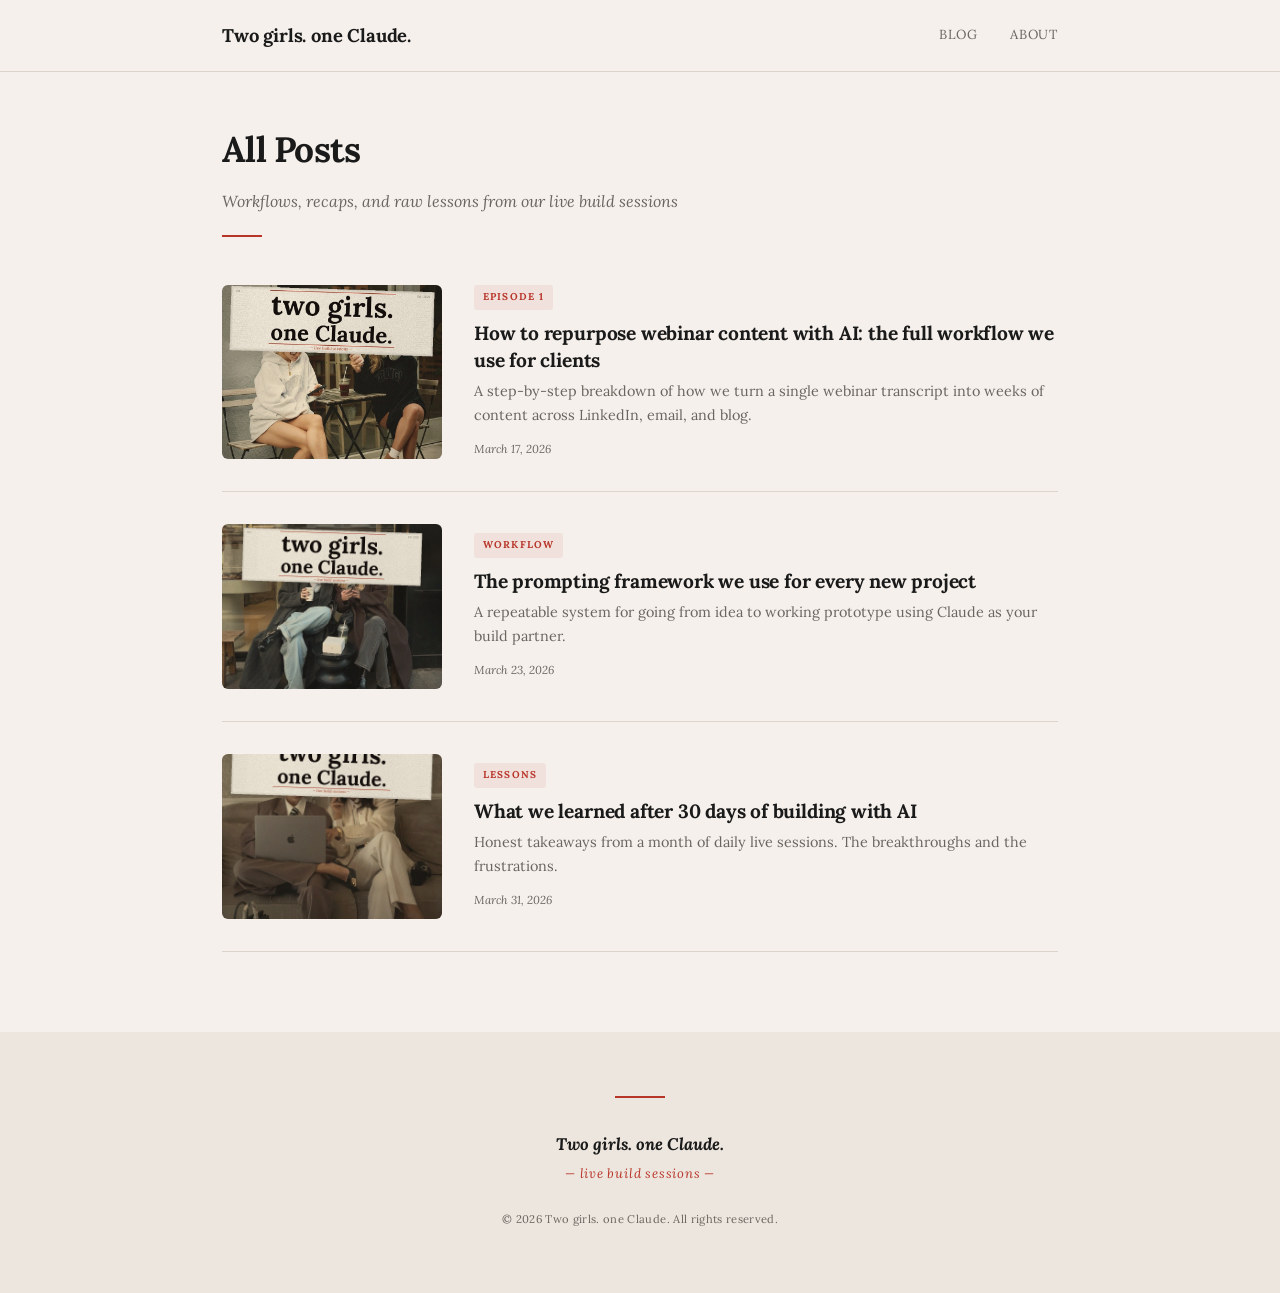
==== blog/index.html @ 3ffadbee "Add dedicated blog listing page at /blog/ Horizontal card layout with image, tag, title, excerpt, an" ====
<!DOCTYPE html>
<html lang="en">
<head>
  <meta charset="UTF-8">
  <meta name="viewport" content="width=device-width, initial-scale=1.0">
  <title>Blog | Two girls. one Claude.</title>
  <meta name="description" content="Workflows, recaps, and lessons from our live build sessions with Claude. New posts every week.">
  <link rel="preconnect" href="https://fonts.googleapis.com">
  <link rel="preconnect" href="https://fonts.gstatic.com" crossorigin>
  <link href="https://fonts.googleapis.com/css2?family=Lora:ital,wght@0,400;0,700;1,400;1,700&display=swap" rel="stylesheet">
  <link rel="stylesheet" href="../styles.css?v=2">
  <style>
    .blog-page {
      max-width: 900px;
      margin: 0 auto;
      padding: 3rem 2rem 5rem;
    }

    .blog-page-header {
      margin-bottom: 3rem;
    }

    .blog-page-title {
      font-size: 2.2rem;
      font-weight: 700;
      letter-spacing: -0.02em;
    }

    .blog-page-subtitle {
      font-size: 1rem;
      color: var(--text-secondary);
      margin-top: 0.5rem;
      font-style: italic;
    }

    .blog-page-rule {
      width: 40px;
      height: 2px;
      background: var(--red);
      margin-top: 1.25rem;
    }

    .blog-list {
      display: flex;
      flex-direction: column;
      gap: 0;
    }

    .blog-list-item {
      display: flex;
      gap: 2rem;
      padding: 2rem 0;
      border-bottom: 1px solid var(--border);
      transition: background 0.2s;
      text-decoration: none;
      color: inherit;
    }

    .blog-list-item:first-child {
      padding-top: 0;
    }

    .blog-list-item:hover .blog-list-title {
      color: var(--red);
    }

    .blog-list-image {
      width: 220px;
      min-width: 220px;
      aspect-ratio: 4 / 3;
      border-radius: var(--radius);
      overflow: hidden;
    }

    .blog-list-image img {
      width: 100%;
      height: 100%;
      object-fit: cover;
      transition: transform 0.3s ease;
    }

    .blog-list-item:hover .blog-list-image img {
      transform: scale(1.04);
    }

    .blog-list-content {
      flex: 1;
      display: flex;
      flex-direction: column;
      justify-content: center;
    }

    .blog-list-tag {
      font-size: 0.62rem;
      font-weight: 700;
      letter-spacing: 0.12em;
      text-transform: uppercase;
      color: var(--red);
      background: var(--red-muted);
      padding: 0.25rem 0.55rem;
      border-radius: 3px;
      display: inline-block;
      width: fit-content;
    }

    .blog-list-title {
      font-size: 1.2rem;
      font-weight: 700;
      line-height: 1.4;
      margin-top: 0.6rem;
      letter-spacing: -0.01em;
      transition: color 0.2s;
    }

    .blog-list-excerpt {
      font-size: 0.9rem;
      color: var(--text-secondary);
      line-height: 1.65;
      margin-top: 0.4rem;
    }

    .blog-list-date {
      font-size: 0.72rem;
      color: var(--text-secondary);
      font-style: italic;
      margin-top: 0.75rem;
    }

    @media (max-width: 640px) {
      .blog-list-item {
        flex-direction: column;
        gap: 1rem;
      }

      .blog-list-image {
        width: 100%;
        min-width: unset;
      }

      .blog-page-title {
        font-size: 1.7rem;
      }
    }
  </style>
</head>
<body>

  <!-- NAV -->
  <nav class="nav">
    <div class="nav-inner">
      <a href="../index.html" class="nav-logo">Two girls. one Claude.</a>
      <div class="nav-links">
        <a href="../blog/">Blog</a>
        <a href="../index.html#about">About</a>
      </div>
    </div>
  </nav>

  <div class="blog-page">
    <div class="blog-page-header">
      <h1 class="blog-page-title">All Posts</h1>
      <p class="blog-page-subtitle">Workflows, recaps, and raw lessons from our live build sessions</p>
      <div class="blog-page-rule"></div>
    </div>

    <div class="blog-list">

      <a href="repurpose-webinar-content-ai/" class="blog-list-item">
        <div class="blog-list-image">
          <img src="../two_girls_one_claude_v3.jpg" alt="Episode 1">
        </div>
        <div class="blog-list-content">
          <span class="blog-list-tag">Episode 1</span>
          <h2 class="blog-list-title">How to repurpose webinar content with AI: the full workflow we use for clients</h2>
          <p class="blog-list-excerpt">A step-by-step breakdown of how we turn a single webinar transcript into weeks of content across LinkedIn, email, and blog.</p>
          <span class="blog-list-date">March 17, 2026</span>
        </div>
      </a>

      <a href="#" class="blog-list-item">
        <div class="blog-list-image">
          <img src="../two_girls_one_claude_v4.jpg" alt="Episode 2">
        </div>
        <div class="blog-list-content">
          <span class="blog-list-tag">Workflow</span>
          <h2 class="blog-list-title">The prompting framework we use for every new project</h2>
          <p class="blog-list-excerpt">A repeatable system for going from idea to working prototype using Claude as your build partner.</p>
          <span class="blog-list-date">March 23, 2026</span>
        </div>
      </a>

      <a href="#" class="blog-list-item">
        <div class="blog-list-image">
          <img src="../two_girls_one_claude_v2.jpg" alt="Episode 3">
        </div>
        <div class="blog-list-content">
          <span class="blog-list-tag">Lessons</span>
          <h2 class="blog-list-title">What we learned after 30 days of building with AI</h2>
          <p class="blog-list-excerpt">Honest takeaways from a month of daily live sessions. The breakthroughs and the frustrations.</p>
          <span class="blog-list-date">March 31, 2026</span>
        </div>
      </a>

    </div>
  </div>

  <!-- FOOTER -->
  <footer class="footer">
    <div class="footer-inner">
      <div class="footer-rule"></div>
      <p class="footer-logo">Two girls. one Claude.</p>
      <p class="footer-sub">&mdash; live build sessions &mdash;</p>
      <p class="footer-copy">&copy; 2026 Two girls. one Claude. All rights reserved.</p>
    </div>
  </footer>

</body>
</html>
---- styles.css ----
/* ===== RESET & BASE ===== */
*, *::before, *::after {
  margin: 0;
  padding: 0;
  box-sizing: border-box;
}

:root {
  --cream: #F5F0EB;
  --cream-dark: #EDE6DE;
  --black: #1A1A1A;
  --black-soft: #2C2C2C;
  --red: #B8352A;
  --red-light: #C84233;
  --red-muted: rgba(184, 53, 42, 0.08);
  --text-secondary: #6B6560;
  --border: #DDD5CC;
  --white: #FDFBF9;
  --radius: 6px;
}

html {
  scroll-behavior: smooth;
  font-size: 16px;
}

body {
  font-family: 'Lora', Georgia, 'Times New Roman', serif;
  background-color: var(--cream);
  color: var(--black);
  line-height: 1.7;
  -webkit-font-smoothing: antialiased;
}

img {
  max-width: 100%;
  display: block;
}

a {
  color: inherit;
  text-decoration: none;
}

/* ===== NAV ===== */
.nav {
  position: sticky;
  top: 0;
  z-index: 100;
  background: var(--cream);
  border-bottom: 1px solid var(--border);
}

.nav-inner {
  max-width: 900px;
  margin: 0 auto;
  padding: 1.25rem 2rem;
  display: flex;
  align-items: center;
  justify-content: space-between;
}

.nav-logo {
  font-weight: 700;
  font-size: 1.15rem;
  letter-spacing: -0.01em;
}

.nav-links {
  display: flex;
  gap: 2rem;
}

.nav-links a {
  font-size: 0.82rem;
  font-weight: 400;
  color: var(--text-secondary);
  letter-spacing: 0.06em;
  text-transform: uppercase;
  transition: color 0.2s;
}

.nav-links a:hover {
  color: var(--red);
}

/* ===== HERO ===== */
.hero {
  padding: 2rem 2rem 2.5rem;
  text-align: center;
}

.hero-inner {
  max-width: 900px;
  margin: 0 auto;
}

.hero-banner-wrap {
  width: 100%;
  max-width: 900px;
  overflow: hidden;
  aspect-ratio: 16 / 5;
  margin: 0 auto;
}

.hero-banner {
  width: 100%;
  height: 100%;
  object-fit: cover;
  object-position: center center;
}

.hero-description {
  font-size: 1.05rem;
  color: var(--text-secondary);
  line-height: 1.75;
  margin-top: 1.5rem;
  max-width: 520px;
  margin-left: auto;
  margin-right: auto;
}

.hero-form {
  margin-top: 1.75rem;
}

.form-row {
  display: flex;
  gap: 0;
  max-width: 440px;
  margin: 0 auto;
  border: 1.5px solid var(--border);
  border-radius: var(--radius);
  overflow: hidden;
  background: var(--white);
  transition: border-color 0.2s;
}

.form-row:focus-within {
  border-color: var(--red);
}

.hero-input {
  flex: 1;
  padding: 0.9rem 1.2rem;
  font-family: 'Lora', serif;
  font-size: 0.95rem;
  border: none;
  outline: none;
  background: transparent;
  color: var(--black);
}

.hero-input::placeholder {
  color: #B5ADA5;
}

.hero-button {
  padding: 0.9rem 1.8rem;
  font-family: 'Lora', serif;
  font-size: 0.82rem;
  font-weight: 700;
  letter-spacing: 0.06em;
  text-transform: uppercase;
  border: none;
  background: var(--black);
  color: var(--cream);
  cursor: pointer;
  transition: background 0.2s;
  white-space: nowrap;
}

.hero-button:hover {
  background: var(--red);
}

.form-note {
  font-size: 0.8rem;
  color: var(--text-secondary);
  margin-top: 0.75rem;
  font-style: italic;
}

.form-success {
  font-size: 0.85rem;
  color: var(--red);
  font-weight: 700;
  margin-top: 0.5rem;
  opacity: 0;
  transition: opacity 0.3s;
}

.form-success.visible {
  opacity: 1;
}

/* ===== SHARED SECTION ===== */
.section-inner {
  max-width: 900px;
  margin: 0 auto;
  padding: 0 2rem;
}

.section-header {
  margin-bottom: 3rem;
}

.section-label {
  font-size: 0.72rem;
  font-weight: 700;
  letter-spacing: 0.14em;
  text-transform: uppercase;
  color: var(--red);
  margin-bottom: 0.5rem;
  padding-bottom: 0.75rem;
  border-bottom: 1.5px solid var(--red);
  display: inline-block;
}

.section-subtitle {
  font-size: 0.95rem;
  color: var(--text-secondary);
  margin-top: 0.75rem;
  font-style: italic;
}

/* ===== BLOG ===== */
.blog {
  padding: 5rem 0 6rem;
  background: var(--cream-dark);
}

.blog-grid {
  display: grid;
  grid-template-columns: repeat(3, 1fr);
  gap: 1.75rem;
}

.blog-card {
  background: var(--white);
  border-radius: var(--radius);
  overflow: hidden;
  border: 1px solid var(--border);
  transition: transform 0.25s ease, box-shadow 0.25s ease;
  cursor: pointer;
}

.blog-card:hover {
  transform: translateY(-4px);
  box-shadow: 0 12px 40px rgba(26, 26, 26, 0.07);
}

.blog-card-image {
  width: 100%;
  aspect-ratio: 4 / 3;
  overflow: hidden;
}

.blog-card-image img {
  width: 100%;
  height: 100%;
  object-fit: cover;
  transition: transform 0.4s ease;
}

.blog-card:hover .blog-card-image img {
  transform: scale(1.04);
}

.blog-card-body {
  padding: 1.4rem 1.5rem 1.5rem;
}

.blog-tag {
  font-size: 0.62rem;
  font-weight: 700;
  letter-spacing: 0.12em;
  text-transform: uppercase;
  color: var(--red);
  background: var(--red-muted);
  padding: 0.3rem 0.6rem;
  border-radius: 3px;
  display: inline-block;
}

.blog-card-title {
  font-size: 1.05rem;
  font-weight: 700;
  line-height: 1.4;
  margin-top: 0.8rem;
  letter-spacing: -0.01em;
}

.blog-card-excerpt {
  font-size: 0.87rem;
  color: var(--text-secondary);
  line-height: 1.65;
  margin-top: 0.5rem;
}

.blog-card-date {
  font-size: 0.72rem;
  color: var(--text-secondary);
  font-style: italic;
  margin-top: 1rem;
  display: block;
}

/* ===== ABOUT ===== */
.about {
  padding: 5rem 0 6rem;
}

.about-grid {
  display: grid;
  grid-template-columns: repeat(2, 1fr);
  gap: 3rem;
}

.about-card {
  text-align: center;
}

.about-photo {
  width: 260px;
  height: 260px;
  margin: 0 auto 1.25rem;
  border-radius: 50%;
  overflow: hidden;
  border: 3px solid var(--border);
}

.about-photo img {
  width: 100%;
  height: 100%;
  object-fit: cover;
  object-position: center top;
}

.about-name {
  font-size: 1.15rem;
  font-weight: 700;
  margin-bottom: 0.2rem;
}

.about-name a {
  color: inherit;
  text-decoration: underline;
  text-underline-offset: 3px;
  text-decoration-color: var(--border);
  transition: text-decoration-color 0.2s;
}

.about-name a:hover {
  text-decoration-color: var(--red);
}

.about-role {
  font-size: 0.72rem;
  font-weight: 700;
  letter-spacing: 0.1em;
  text-transform: uppercase;
  color: var(--red);
  margin-bottom: 0.75rem;
}

.about-bio {
  font-size: 0.9rem;
  color: var(--text-secondary);
  line-height: 1.7;
  max-width: 300px;
  margin: 0 auto;
}

/* ===== FOOTER ===== */
.footer {
  padding: 4rem 2rem;
  text-align: center;
  background: var(--cream-dark);
}

.footer-inner {
  max-width: 400px;
  margin: 0 auto;
}

.footer-rule {
  width: 50px;
  height: 2px;
  background: var(--red);
  margin: 0 auto 2rem;
}

.footer-logo {
  font-style: italic;
  font-weight: 700;
  font-size: 1.05rem;
}

.footer-sub {
  font-style: italic;
  font-size: 0.82rem;
  color: var(--red);
  letter-spacing: 0.06em;
  margin-top: 0.3rem;
}

.footer-copy {
  font-size: 0.7rem;
  color: var(--text-secondary);
  margin-top: 1.5rem;
  letter-spacing: 0.03em;
}

/* ===== RESPONSIVE ===== */
@media (max-width: 768px) {
  .hero-title {
    font-size: 2rem;
  }

  .blog-grid {
    grid-template-columns: 1fr;
    max-width: 420px;
    margin: 0 auto;
  }

  .about-grid {
    grid-template-columns: 1fr;
    gap: 2.5rem;
  }

  .hero {
    padding: 2.5rem 1.5rem 3rem;
  }

  .nav-inner {
    padding: 1rem 1.5rem;
  }

  .section-inner {
    padding: 0 1.5rem;
  }
}

@media (max-width: 480px) {
  .hero-title {
    font-size: 1.7rem;
  }

  .form-row {
    flex-direction: column;
    border-radius: var(--radius);
  }

  .hero-button {
    border-top: 1px solid var(--border);
  }
}
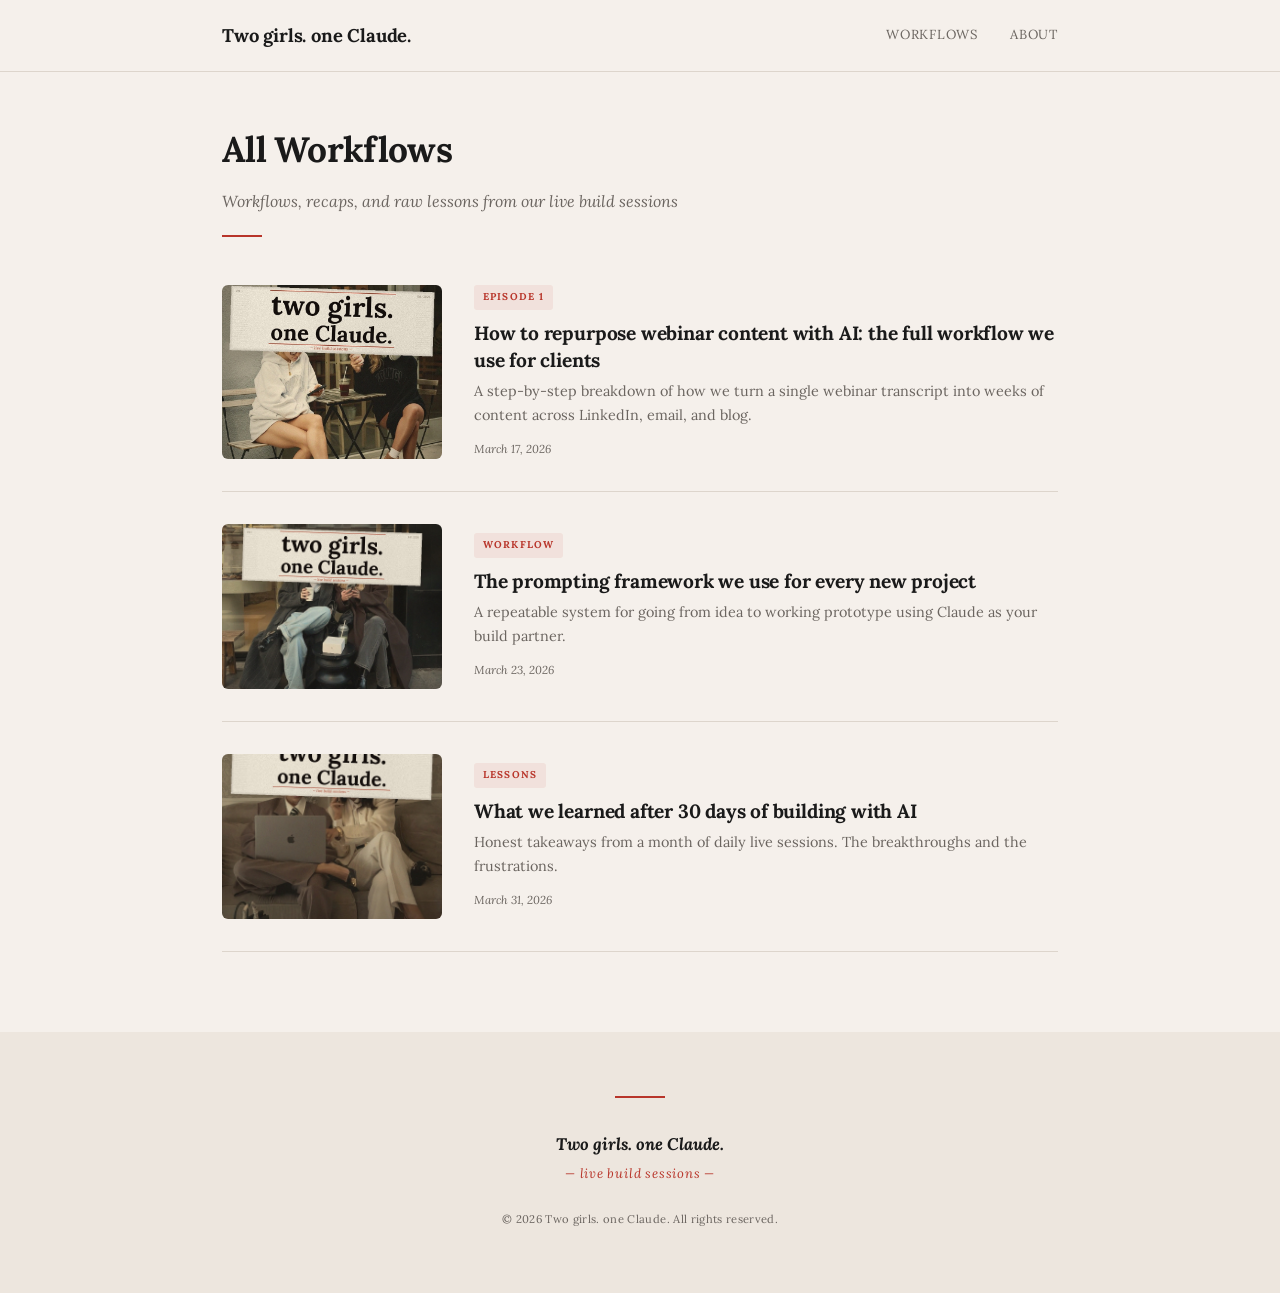
==== commit bab1af87: "Rename Blog to Workflows everywhere Updated nav links, page titles, section labels, and back links a" ====
--- a/blog/index.html
+++ b/blog/index.html
@@ -3,7 +3,7 @@
 <head>
   <meta charset="UTF-8">
   <meta name="viewport" content="width=device-width, initial-scale=1.0">
-  <title>Blog | Two girls. one Claude.</title>
+  <title>Workflows | Two girls. one Claude.</title>
   <meta name="description" content="Workflows, recaps, and lessons from our live build sessions with Claude. New posts every week.">
   <link rel="preconnect" href="https://fonts.googleapis.com">
   <link rel="preconnect" href="https://fonts.gstatic.com" crossorigin>
@@ -150,7 +150,7 @@
     <div class="nav-inner">
       <a href="../index.html" class="nav-logo">Two girls. one Claude.</a>
       <div class="nav-links">
-        <a href="../blog/">Blog</a>
+        <a href="../blog/">Workflows</a>
         <a href="../index.html#about">About</a>
       </div>
     </div>
@@ -158,7 +158,7 @@
 
   <div class="blog-page">
     <div class="blog-page-header">
-      <h1 class="blog-page-title">All Posts</h1>
+      <h1 class="blog-page-title">All Workflows</h1>
       <p class="blog-page-subtitle">Workflows, recaps, and raw lessons from our live build sessions</p>
       <div class="blog-page-rule"></div>
     </div>
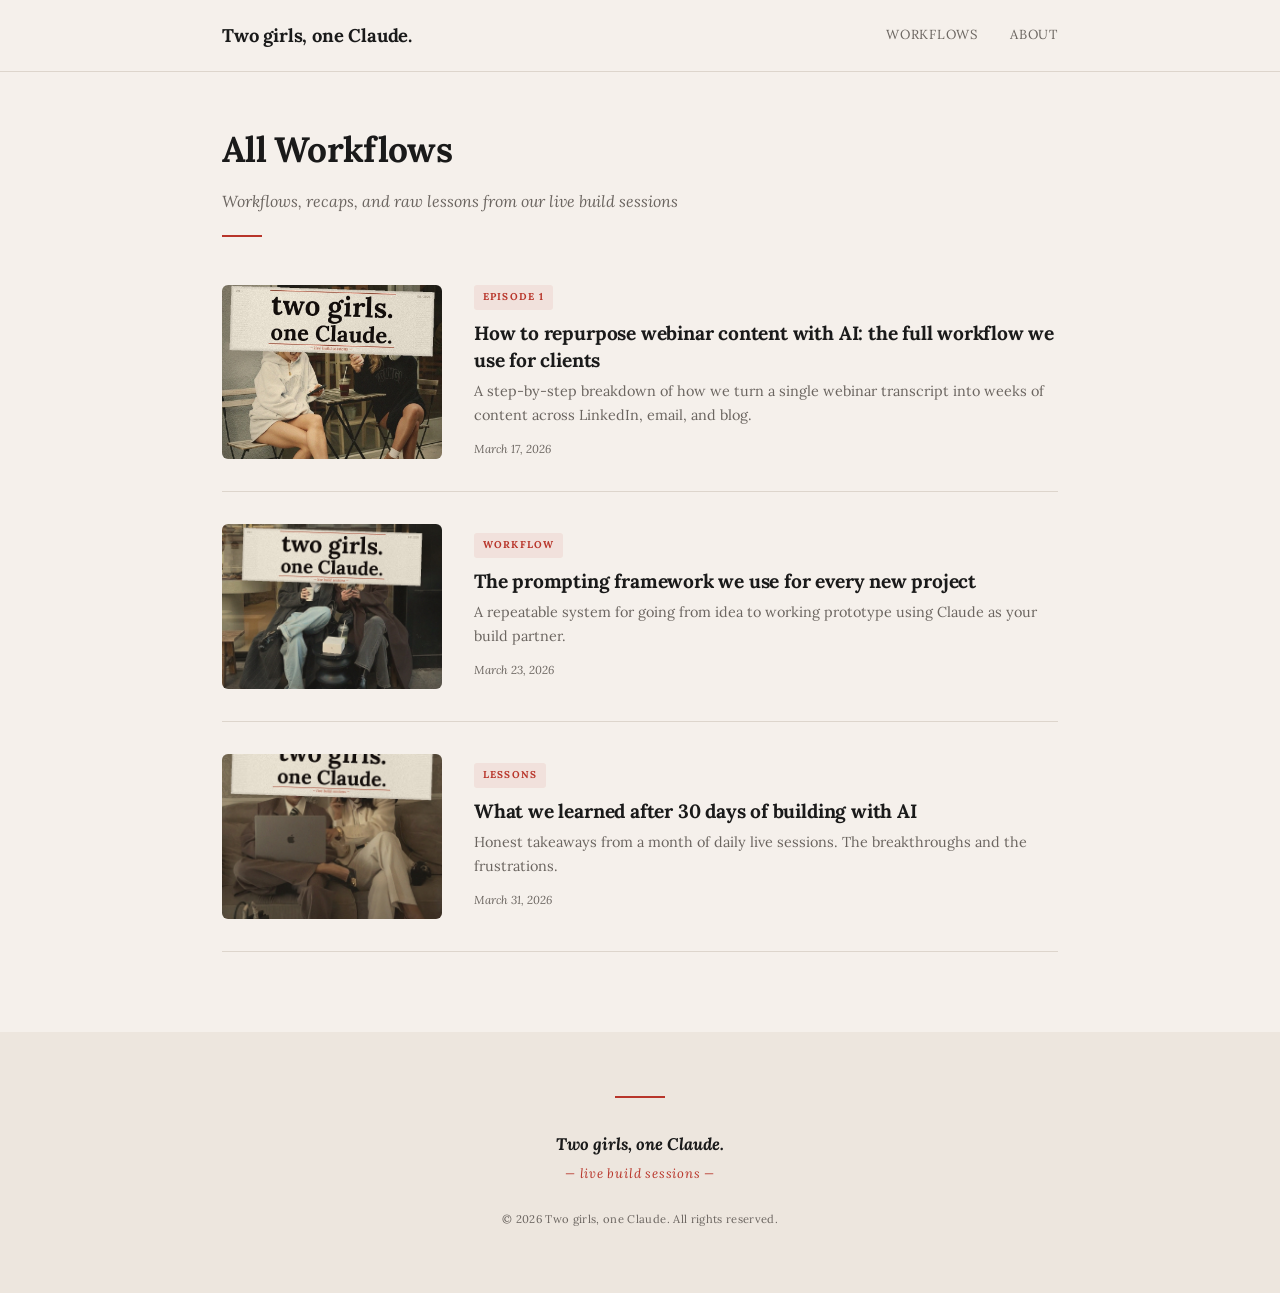
==== commit 8c9f8b16: "Fix brand name: "Two girls, one Claude." everywhere Replaced all instances of "Two girls. one Claude" ====
--- a/blog/index.html
+++ b/blog/index.html
@@ -3,7 +3,7 @@
 <head>
   <meta charset="UTF-8">
   <meta name="viewport" content="width=device-width, initial-scale=1.0">
-  <title>Workflows | Two girls. one Claude.</title>
+  <title>Workflows | Two girls, one Claude.</title>
   <meta name="description" content="Workflows, recaps, and lessons from our live build sessions with Claude. New posts every week.">
   <link rel="preconnect" href="https://fonts.googleapis.com">
   <link rel="preconnect" href="https://fonts.gstatic.com" crossorigin>
@@ -148,7 +148,7 @@
   <!-- NAV -->
   <nav class="nav">
     <div class="nav-inner">
-      <a href="../index.html" class="nav-logo">Two girls. one Claude.</a>
+      <a href="../index.html" class="nav-logo">Two girls, one Claude.</a>
       <div class="nav-links">
         <a href="../blog/">Workflows</a>
         <a href="../index.html#about">About</a>
@@ -208,9 +208,9 @@
   <footer class="footer">
     <div class="footer-inner">
       <div class="footer-rule"></div>
-      <p class="footer-logo">Two girls. one Claude.</p>
+      <p class="footer-logo">Two girls, one Claude.</p>
       <p class="footer-sub">&mdash; live build sessions &mdash;</p>
-      <p class="footer-copy">&copy; 2026 Two girls. one Claude. All rights reserved.</p>
+      <p class="footer-copy">&copy; 2026 Two girls, one Claude. All rights reserved.</p>
     </div>
   </footer>
 
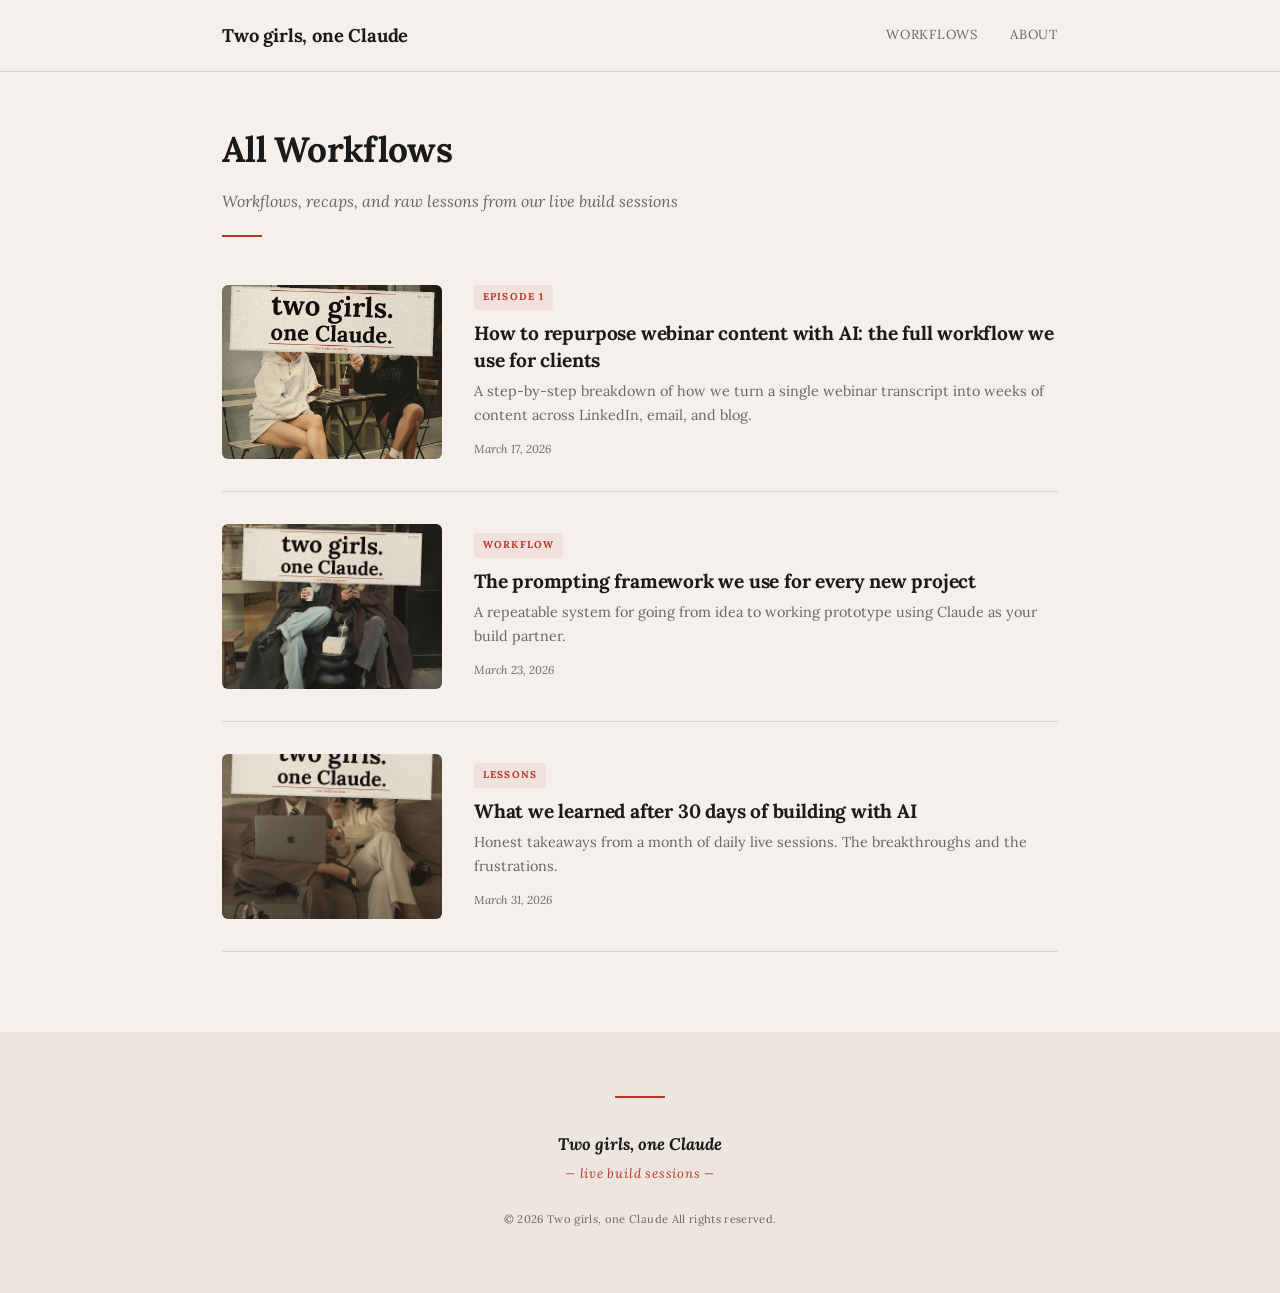
==== commit fb708ac4: "Remove trailing period from brand name everywhere Correct format: "Two girls, one Claude" (no full s" ====
--- a/blog/index.html
+++ b/blog/index.html
@@ -3,7 +3,7 @@
 <head>
   <meta charset="UTF-8">
   <meta name="viewport" content="width=device-width, initial-scale=1.0">
-  <title>Workflows | Two girls, one Claude.</title>
+  <title>Workflows | Two girls, one Claude</title>
   <meta name="description" content="Workflows, recaps, and lessons from our live build sessions with Claude. New posts every week.">
   <link rel="preconnect" href="https://fonts.googleapis.com">
   <link rel="preconnect" href="https://fonts.gstatic.com" crossorigin>
@@ -148,7 +148,7 @@
   <!-- NAV -->
   <nav class="nav">
     <div class="nav-inner">
-      <a href="../index.html" class="nav-logo">Two girls, one Claude.</a>
+      <a href="../index.html" class="nav-logo">Two girls, one Claude</a>
       <div class="nav-links">
         <a href="../blog/">Workflows</a>
         <a href="../index.html#about">About</a>
@@ -208,9 +208,9 @@
   <footer class="footer">
     <div class="footer-inner">
       <div class="footer-rule"></div>
-      <p class="footer-logo">Two girls, one Claude.</p>
+      <p class="footer-logo">Two girls, one Claude</p>
       <p class="footer-sub">&mdash; live build sessions &mdash;</p>
-      <p class="footer-copy">&copy; 2026 Two girls, one Claude. All rights reserved.</p>
+      <p class="footer-copy">&copy; 2026 Two girls, one Claude All rights reserved.</p>
     </div>
   </footer>
 
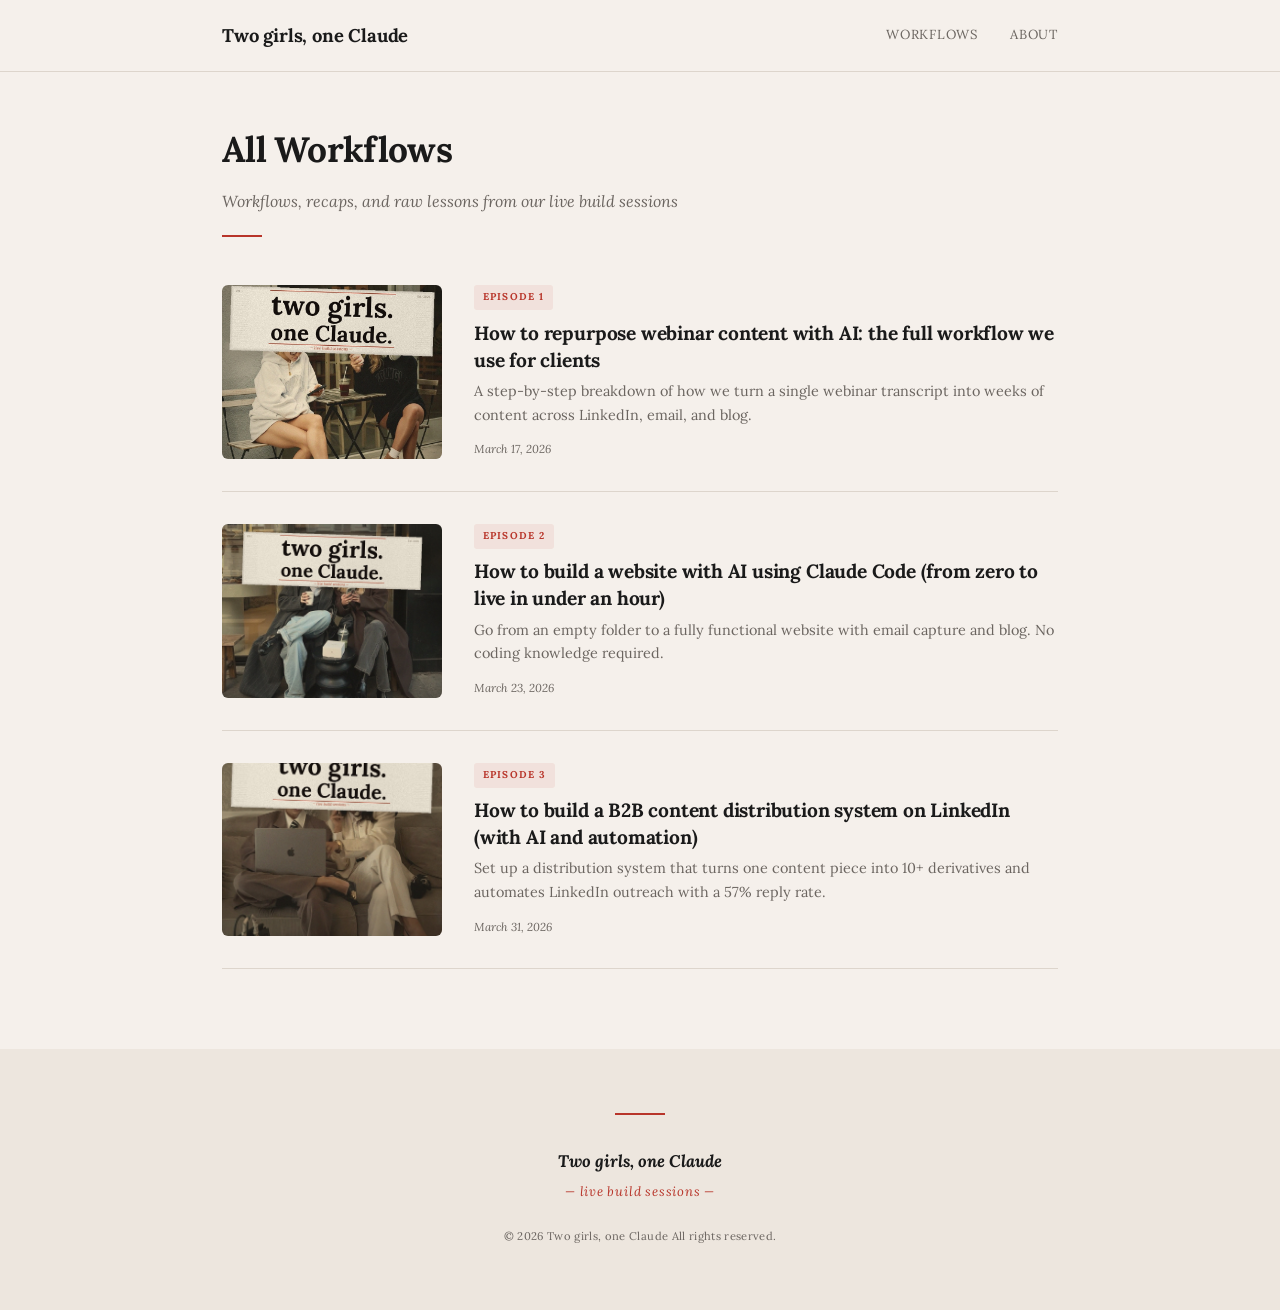
==== commit 25c0e2c1: "Add Episode 2 and Episode 3 workflow pages Episode 2: /blog/build-website-with-ai-claude-code/   - H" ====
--- a/blog/index.html
+++ b/blog/index.html
@@ -177,26 +177,26 @@
         </div>
       </a>
 
-      <a href="#" class="blog-list-item">
+      <a href="build-website-with-ai-claude-code/" class="blog-list-item">
         <div class="blog-list-image">
           <img src="../two_girls_one_claude_v4.jpg" alt="Episode 2">
         </div>
         <div class="blog-list-content">
-          <span class="blog-list-tag">Workflow</span>
-          <h2 class="blog-list-title">The prompting framework we use for every new project</h2>
-          <p class="blog-list-excerpt">A repeatable system for going from idea to working prototype using Claude as your build partner.</p>
+          <span class="blog-list-tag">Episode 2</span>
+          <h2 class="blog-list-title">How to build a website with AI using Claude Code (from zero to live in under an hour)</h2>
+          <p class="blog-list-excerpt">Go from an empty folder to a fully functional website with email capture and blog. No coding knowledge required.</p>
           <span class="blog-list-date">March 23, 2026</span>
         </div>
       </a>
 
-      <a href="#" class="blog-list-item">
+      <a href="linkedin-content-distribution-b2b/" class="blog-list-item">
         <div class="blog-list-image">
           <img src="../two_girls_one_claude_v2.jpg" alt="Episode 3">
         </div>
         <div class="blog-list-content">
-          <span class="blog-list-tag">Lessons</span>
-          <h2 class="blog-list-title">What we learned after 30 days of building with AI</h2>
-          <p class="blog-list-excerpt">Honest takeaways from a month of daily live sessions. The breakthroughs and the frustrations.</p>
+          <span class="blog-list-tag">Episode 3</span>
+          <h2 class="blog-list-title">How to build a B2B content distribution system on LinkedIn (with AI and automation)</h2>
+          <p class="blog-list-excerpt">Set up a distribution system that turns one content piece into 10+ derivatives and automates LinkedIn outreach with a 57% reply rate.</p>
           <span class="blog-list-date">March 31, 2026</span>
         </div>
       </a>
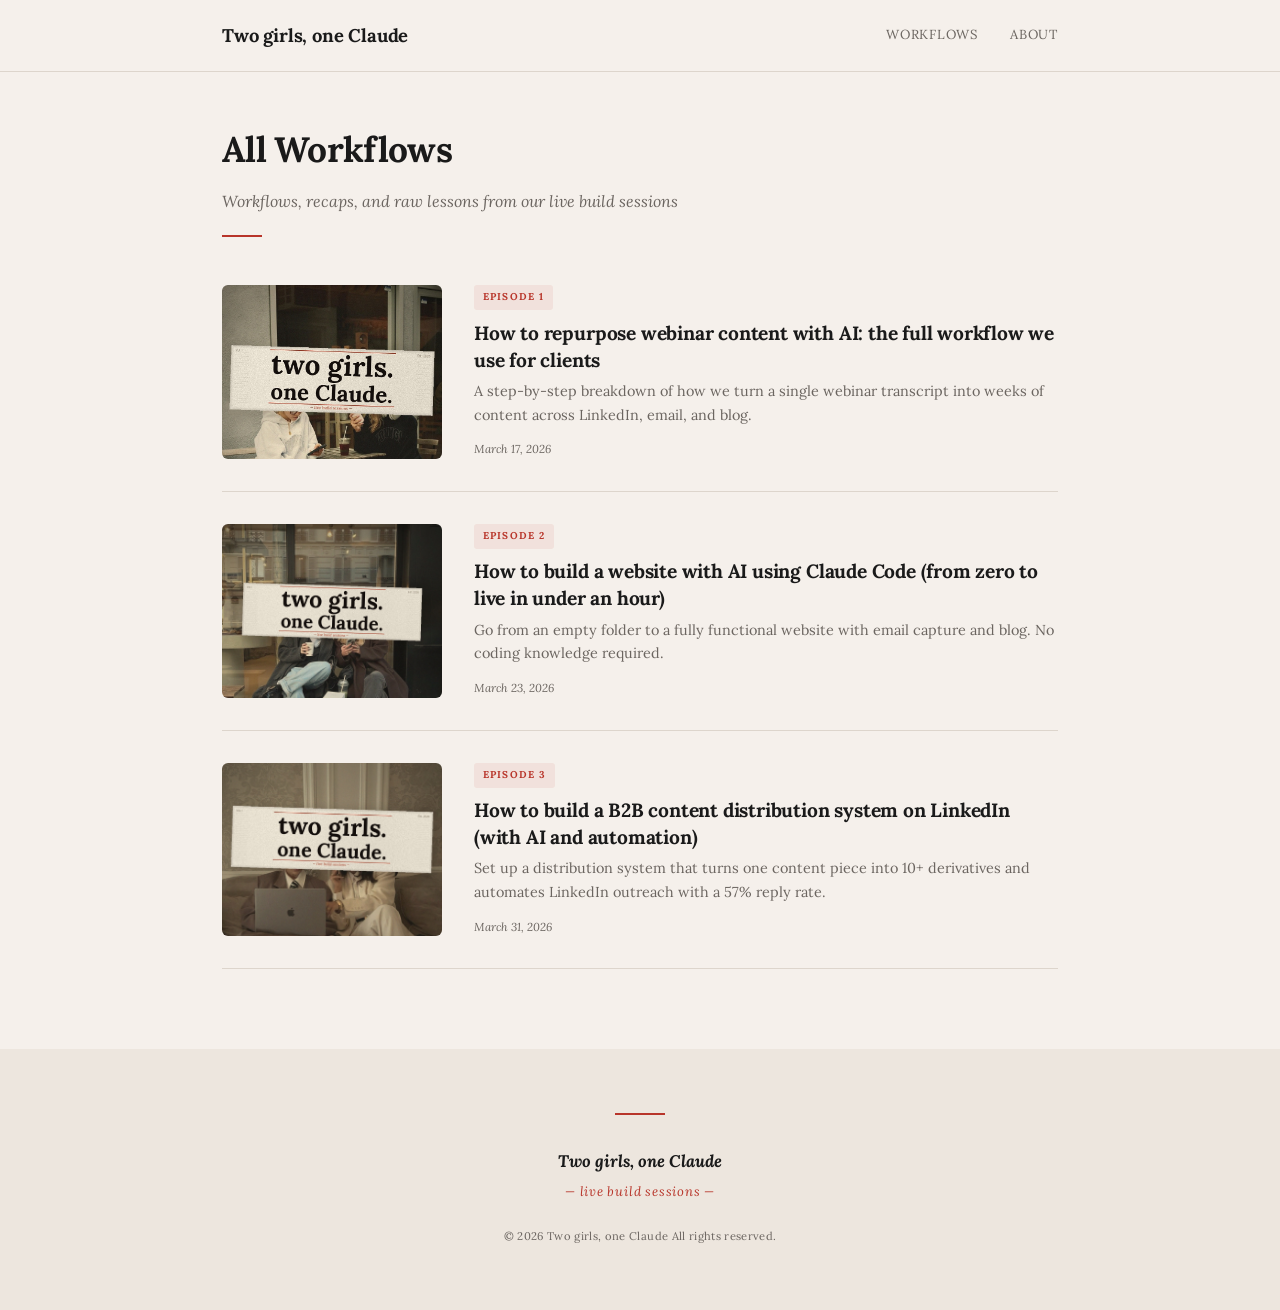
==== commit 5af576a9: "Fix thumbnail crop to show banner: object-position top All workflow card thumbnails now align from t" ====
--- a/blog/index.html
+++ b/blog/index.html
@@ -76,6 +76,7 @@
       width: 100%;
       height: 100%;
       object-fit: cover;
+      object-position: top;
       transition: transform 0.3s ease;
     }
 
--- a/styles.css
+++ b/styles.css
@@ -260,6 +260,7 @@
   width: 100%;
   height: 100%;
   object-fit: cover;
+  object-position: top;
   transition: transform 0.4s ease;
 }
 
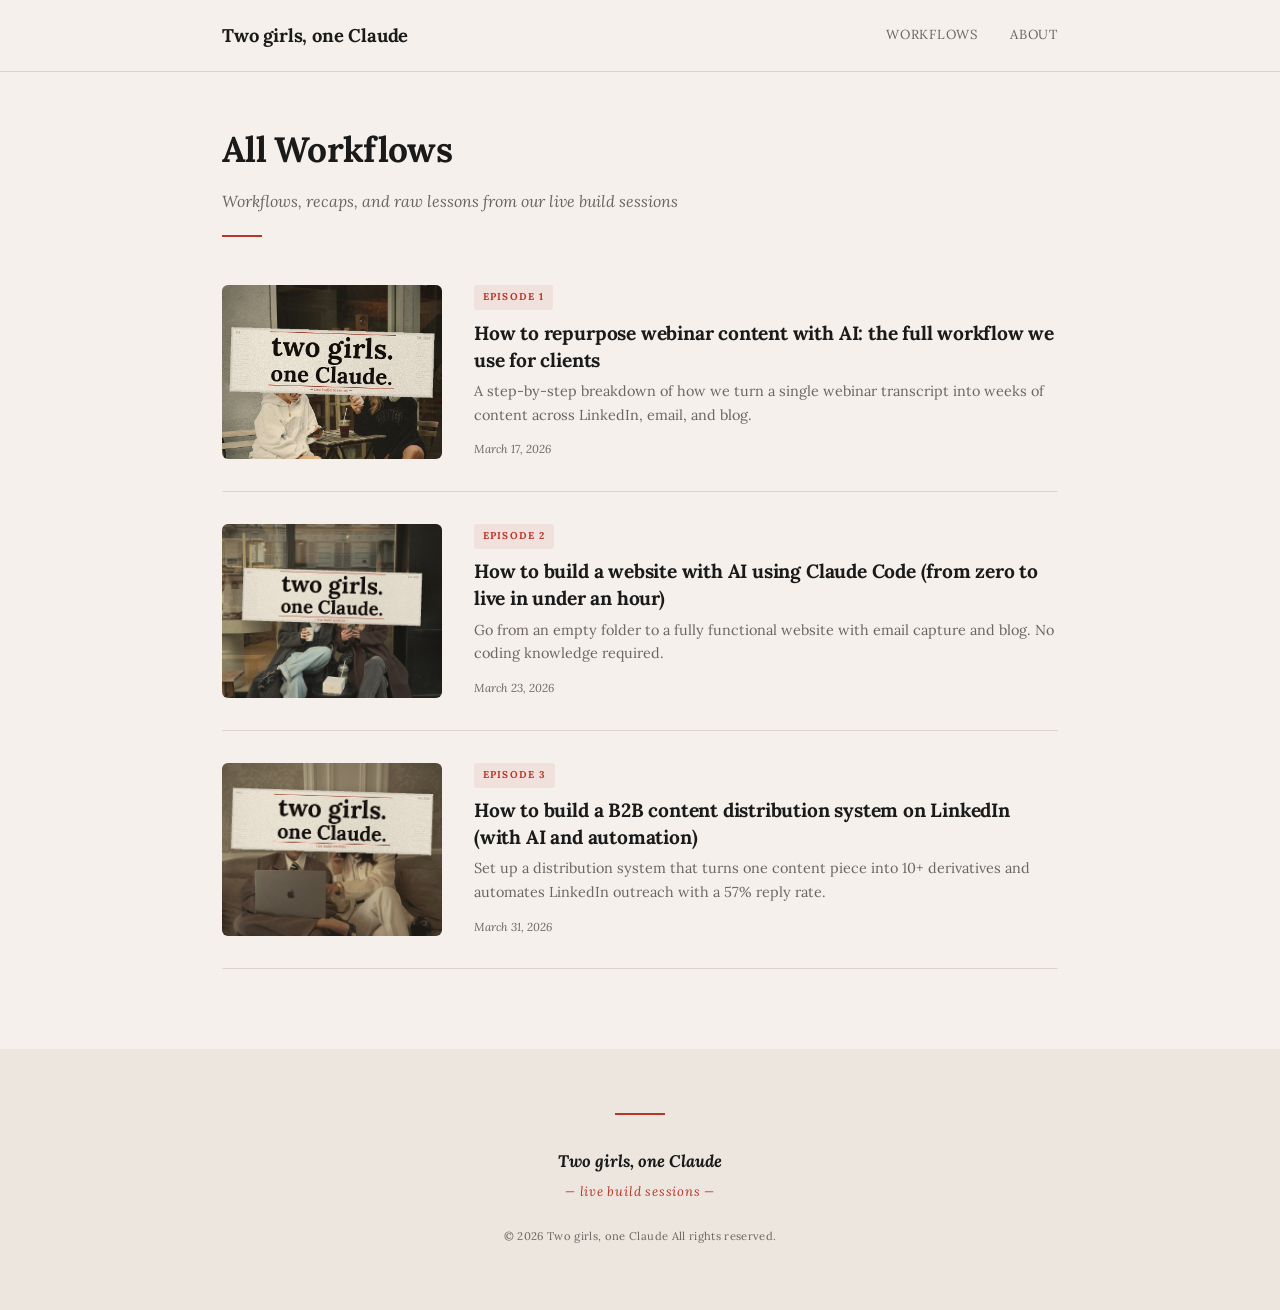
==== commit 3bf155ef: "Adjust thumbnail crop to 15% from top (banner visible but not cut) Co-Authored-By: Claude Opus 4.6 (" ====
--- a/blog/index.html
+++ b/blog/index.html
@@ -76,7 +76,7 @@
       width: 100%;
       height: 100%;
       object-fit: cover;
-      object-position: top;
+      object-position: center 15%;
       transition: transform 0.3s ease;
     }
 
--- a/styles.css
+++ b/styles.css
@@ -260,7 +260,7 @@
   width: 100%;
   height: 100%;
   object-fit: cover;
-  object-position: top;
+  object-position: center 15%;
   transition: transform 0.4s ease;
 }
 
